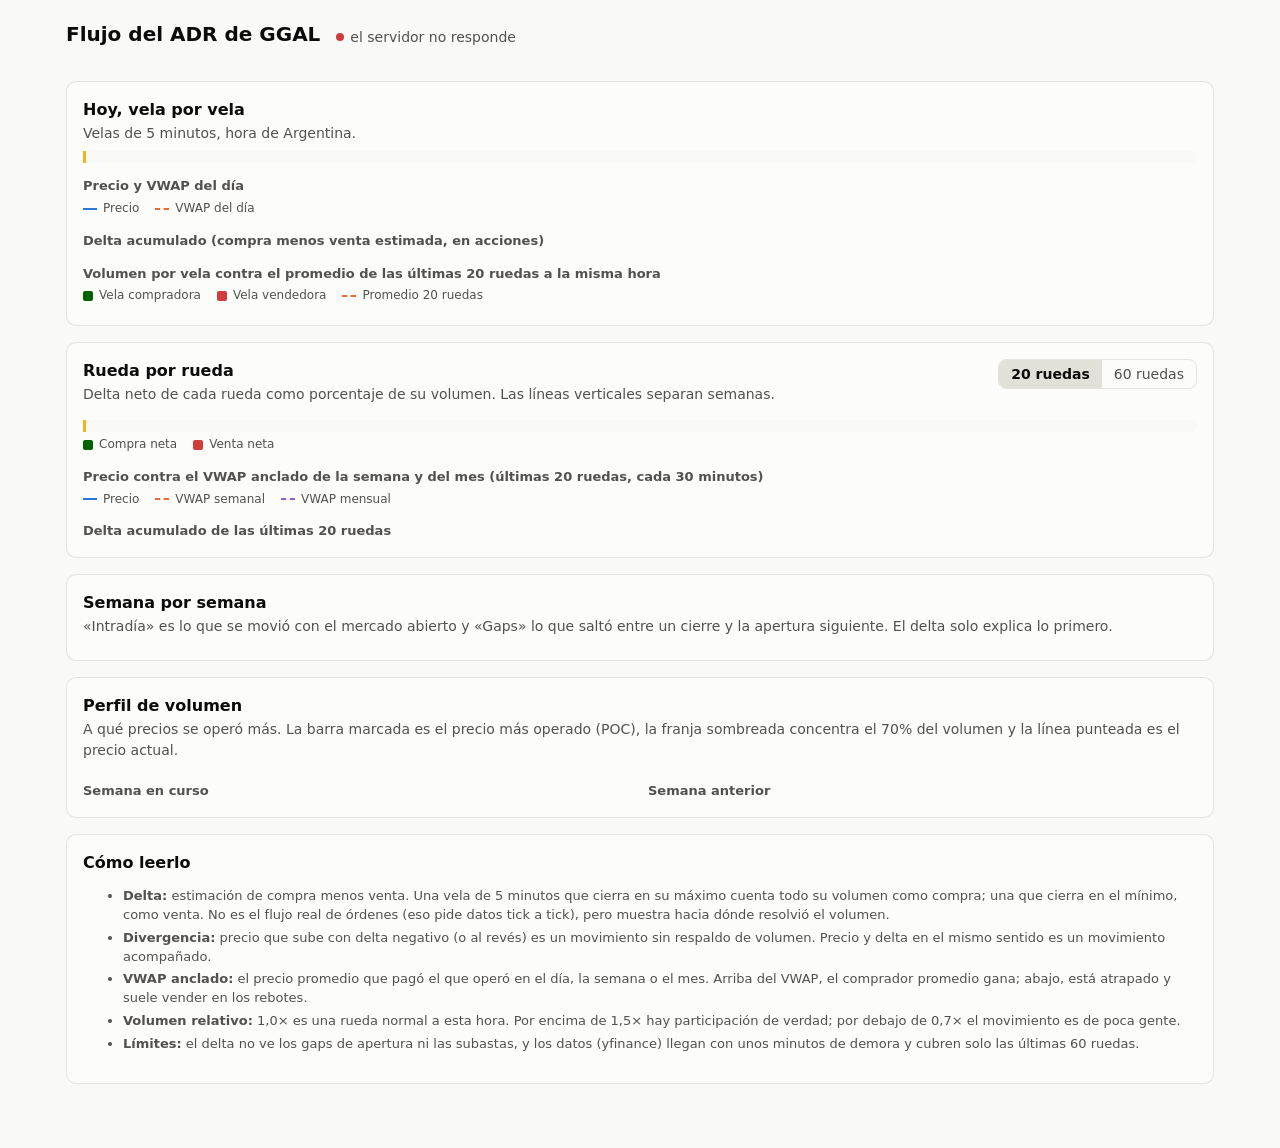
==== flujo/index.html @ 944d4209 "flujo: tablero de flujo del ADR de GGAL (delta de volumen, VWAP anclado, volumen relativo y perfil s" ====
<!doctype html>
<html lang="es-AR">
<head>
<meta charset="utf-8">
<meta name="viewport" content="width=device-width,initial-scale=1">
<title>Flujo GGAL</title>
<link rel="icon" href="data:,">
<style>
:root {
  color-scheme: light;
  --plano: #f9f9f7; --superficie: #fcfcfb; --tinta: #0b0b0b; --tinta-2: #52514e; --tenue: #898781;
  --grilla: #e1e0d9; --eje: #c3c2b7; --borde: rgba(11,11,11,0.10);
  --serie-1: #2a78d6; --serie-2: #eb6834; --serie-3: #8a5fc7; --sube: #006300; --baja: #d03b3b; --aviso: #fab219;
}
@media (prefers-color-scheme: dark) {
  :root {
    color-scheme: dark;
    --plano: #0d0d0d; --superficie: #1a1a19; --tinta: #ffffff; --tinta-2: #c3c2b7; --tenue: #898781;
    --grilla: #2c2c2a; --eje: #383835; --borde: rgba(255,255,255,0.10);
    --serie-1: #3987e5; --serie-2: #d95926; --serie-3: #a583dd; --sube: #0ca30c; --baja: #e66767; --aviso: #fab219;
  }
}
* { box-sizing: border-box; }
body { margin: 0; background: var(--plano); color: var(--tinta); font: 14px/1.45 system-ui, -apple-system, "Segoe UI", sans-serif; }
main { max-width: 1180px; margin: 0 auto; padding: 20px 16px 48px; }
header { display: flex; flex-wrap: wrap; align-items: baseline; gap: 8px 16px; margin-bottom: 16px; }
h1 { font-size: 20px; margin: 0; }
h2 { font-size: 16px; margin: 0 0 2px; }
h3 { font-size: 13px; margin: 14px 0 0; color: var(--tinta-2); font-weight: 600; }
.sub { color: var(--tinta-2); margin: 0 0 8px; }
#estado { color: var(--tinta-2); display: flex; align-items: center; gap: 6px; }
#estado i { width: 8px; height: 8px; border-radius: 50%; background: var(--tenue); display: inline-block; }
#estado.vivo i { background: var(--sube); }
#estado.mal i { background: var(--baja); }
#reloj { margin-left: auto; color: var(--tenue); font-variant-numeric: tabular-nums; }
.fichas { display: grid; grid-template-columns: repeat(auto-fit, minmax(170px, 1fr)); gap: 12px; margin-bottom: 16px; }
.ficha, section { background: var(--superficie); border: 1px solid var(--borde); border-radius: 10px; }
.ficha { padding: 12px 14px; }
.ficha .rot { color: var(--tinta-2); font-size: 12px; }
.ficha .val { font-size: 24px; font-weight: 600; line-height: 1.2; font-variant-numeric: tabular-nums; }
.ficha .det { color: var(--tinta-2); font-size: 12px; }
section { padding: 16px; margin-bottom: 16px; }
.cab { display: flex; flex-wrap: wrap; align-items: flex-start; gap: 8px 16px; }
.cab > div:first-child { flex: 1 1 320px; }
.selector { display: inline-flex; border: 1px solid var(--borde); border-radius: 8px; overflow: hidden; }
.selector button { font: inherit; color: var(--tinta-2); background: none; border: 0; padding: 4px 12px; cursor: pointer; }
.selector button[aria-pressed="true"] { background: var(--grilla); color: var(--tinta); font-weight: 600; }
.lectura { border-left: 3px solid var(--aviso); padding: 6px 10px; margin: 8px 0 4px; background: var(--plano); border-radius: 0 6px 6px 0; }
.leyenda { display: flex; flex-wrap: wrap; gap: 4px 16px; color: var(--tinta-2); font-size: 12px; margin: 4px 0; }
.leyenda span { display: inline-flex; align-items: center; gap: 6px; }
.leyenda b { width: 14px; height: 0; border-top: 2px solid var(--serie-1); display: inline-block; }
.leyenda b.c2 { border-top: 2px dashed var(--serie-2); }
.leyenda b.c3 { border-top: 2px dashed var(--serie-3); }
.leyenda b.cu { width: 10px; height: 10px; border: 0; background: var(--sube); border-radius: 2px; }
.leyenda b.cd { width: 10px; height: 10px; border: 0; background: var(--baja); border-radius: 2px; }
.lienzo { position: relative; }
.lienzo svg { display: block; width: 100%; }
.globo { position: absolute; pointer-events: none; background: var(--superficie); border: 1px solid var(--borde);
  border-radius: 8px; padding: 8px 10px; font-size: 12px; box-shadow: 0 4px 14px rgba(0,0,0,.18); display: none; white-space: nowrap; z-index: 2; }
.globo strong { display: block; font-size: 13px; }
.globo span { color: var(--tinta-2); }
.tabla { overflow-x: auto; margin-top: 8px; }
table { border-collapse: collapse; width: 100%; font-variant-numeric: tabular-nums; }
th, td { padding: 6px 10px; text-align: right; white-space: nowrap; border-bottom: 1px solid var(--grilla); }
th { color: var(--tinta-2); font-weight: 600; font-size: 12px; }
th:first-child, td:first-child { text-align: left; }
tr.curso td { font-weight: 600; }
.sube { color: var(--sube); } .baja { color: var(--baja); }
.dos { display: grid; grid-template-columns: repeat(auto-fit, minmax(320px, 1fr)); gap: 16px; }
.notas { color: var(--tinta-2); font-size: 13px; }
.notas li { margin-bottom: 4px; }
svg text { fill: var(--tenue); font-size: 11px; font-family: inherit; }
</style>
</head>
<body>
<main>
  <header>
    <h1>Flujo del ADR de GGAL</h1>
    <div id="estado"><i></i><span>cargando…</span></div>
    <div id="reloj"></div>
  </header>

  <div class="fichas" id="fichas"></div>

  <section>
    <h2>Hoy, vela por vela</h2>
    <p class="sub" id="sub-hoy">Velas de 5 minutos, hora de Argentina.</p>
    <div class="lectura" id="lec-hoy"></div>
    <h3>Precio y VWAP del día</h3>
    <div class="leyenda"><span><b></b>Precio</span><span><b class="c2"></b>VWAP del día</span></div>
    <div class="lienzo" id="g-precio"></div>
    <h3>Delta acumulado (compra menos venta estimada, en acciones)</h3>
    <div class="lienzo" id="g-delta"></div>
    <h3>Volumen por vela contra el promedio de las últimas 20 ruedas a la misma hora</h3>
    <div class="leyenda"><span><b class="cu"></b>Vela compradora</span><span><b class="cd"></b>Vela vendedora</span><span><b class="c2"></b>Promedio 20 ruedas</span></div>
    <div class="lienzo" id="g-vol"></div>
  </section>

  <section>
    <div class="cab">
      <div>
        <h2>Rueda por rueda</h2>
        <p class="sub">Delta neto de cada rueda como porcentaje de su volumen. Las líneas verticales separan semanas.</p>
      </div>
      <div class="selector" id="sel-dias">
        <button data-n="20" aria-pressed="true">20 ruedas</button>
        <button data-n="60" aria-pressed="false">60 ruedas</button>
      </div>
    </div>
    <div class="lectura" id="lec-sem"></div>
    <div class="leyenda"><span><b class="cu"></b>Compra neta</span><span><b class="cd"></b>Venta neta</span></div>
    <div class="lienzo" id="g-dias"></div>
    <h3>Precio contra el VWAP anclado de la semana y del mes (últimas 20 ruedas, cada 30 minutos)</h3>
    <div class="leyenda"><span><b></b>Precio</span><span><b class="c2"></b>VWAP semanal</span><span><b class="c3"></b>VWAP mensual</span></div>
    <div class="lienzo" id="g-serie"></div>
    <h3>Delta acumulado de las últimas 20 ruedas</h3>
    <div class="lienzo" id="g-serie-delta"></div>
  </section>

  <section>
    <h2>Semana por semana</h2>
    <p class="sub">«Intradía» es lo que se movió con el mercado abierto y «Gaps» lo que saltó entre un cierre y la apertura siguiente. El delta solo explica lo primero.</p>
    <div class="tabla"><table id="t-sem"></table></div>
  </section>

  <section>
    <h2>Perfil de volumen</h2>
    <p class="sub">A qué precios se operó más. La barra marcada es el precio más operado (POC), la franja sombreada concentra el 70% del volumen y la línea punteada es el precio actual.</p>
    <div class="dos">
      <div><h3 id="tit-p1">Semana en curso</h3><div class="lienzo" id="g-p1"></div></div>
      <div><h3 id="tit-p2">Semana anterior</h3><div class="lienzo" id="g-p2"></div></div>
    </div>
  </section>

  <section>
    <h2>Cómo leerlo</h2>
    <ul class="notas">
      <li><strong>Delta:</strong> estimación de compra menos venta. Una vela de 5 minutos que cierra en su máximo cuenta todo su volumen como compra; una que cierra en el mínimo, como venta. No es el flujo real de órdenes (eso pide datos tick a tick), pero muestra hacia dónde resolvió el volumen.</li>
      <li><strong>Divergencia:</strong> precio que sube con delta negativo (o al revés) es un movimiento sin respaldo de volumen. Precio y delta en el mismo sentido es un movimiento acompañado.</li>
      <li><strong>VWAP anclado:</strong> el precio promedio que pagó el que operó en el día, la semana o el mes. Arriba del VWAP, el comprador promedio gana; abajo, está atrapado y suele vender en los rebotes.</li>
      <li><strong>Volumen relativo:</strong> 1,0× es una rueda normal a esta hora. Por encima de 1,5× hay participación de verdad; por debajo de 0,7× el movimiento es de poca gente.</li>
      <li><strong>Límites:</strong> el delta no ve los gaps de apertura ni las subastas, y los datos (yfinance) llegan con unos minutos de demora y cubren solo las últimas 60 ruedas.</li>
    </ul>
  </section>
</main>

<script>
const $ = id => document.getElementById(id);
const nf = (x, d = 2) => x == null ? '—' : x.toLocaleString('es-AR', { minimumFractionDigits: d, maximumFractionDigits: d });
const sg = (x, d = 2) => x == null ? '—' : (x > 0 ? '+' : '') + nf(x, d);
const miles = x => x == null ? '—' : Math.abs(x) >= 1e6 ? nf(x / 1e6, 2) + ' M' : Math.abs(x) >= 1e3 ? nf(x / 1e3, 0) + ' mil' : nf(x, 0);
const cls = x => x == null || x === 0 ? '' : x > 0 ? 'sube' : 'baja';
const NS = 'http://www.w3.org/2000/svg';
let D = null, nDias = 20;

function el(tag, attrs, padre) {
  const e = document.createElementNS(NS, tag);
  for (const k in attrs) e.setAttribute(k, attrs[k]);
  if (padre) padre.appendChild(e);
  return e;
}

// Lienzo con ejes: devuelve el svg y las escalas. `cero` fuerza a incluir el 0 en el eje vertical;
// `relleno` deja aire a los costados para que las barras de las puntas no se corten.
function lienzo(cont, alto, n, valores, { cero = false, formato = v => nf(v), etiquetas = [], margenIzq = 52, relleno = 0 } = {}) {
  cont.innerHTML = '';
  const W = Math.max(320, cont.clientWidth), H = alto, m = { i: margenIzq, d: 22, a: 8, b: 20 };
  const svg = el('svg', { viewBox: `0 0 ${W} ${H}`, height: H }, cont);
  let lo = Math.min(...valores), hi = Math.max(...valores);
  if (cero) { lo = Math.min(lo, 0); hi = Math.max(hi, 0); }
  if (hi === lo) { hi += 1; lo -= 1; }
  const aire = (hi - lo) * 0.06; lo -= cero && lo === 0 ? 0 : aire; hi += cero && hi === 0 ? 0 : aire;
  const x = i => m.i + relleno + (n <= 1 ? 0.5 : i / (n - 1)) * (W - m.i - m.d - 2 * relleno);
  const y = v => m.a + (hi - v) / (hi - lo) * (H - m.a - m.b);
  for (let k = 0; k <= 4; k++) {
    const v = lo + (hi - lo) * k / 4;
    el('line', { x1: m.i, x2: W - m.d, y1: y(v), y2: y(v), stroke: 'var(--grilla)' }, svg);
    el('text', { x: m.i - 6, y: y(v) + 4, 'text-anchor': 'end' }, svg).textContent = formato(v);
  }
  if (cero && lo < 0 && hi > 0) el('line', { x1: m.i, x2: W - m.d, y1: y(0), y2: y(0), stroke: 'var(--eje)' }, svg);
  for (const [i, t] of etiquetas) el('text', { x: x(i), y: H - 5, 'text-anchor': 'middle' }, svg).textContent = t;
  return { svg, x, y, W, H, m, relleno, ancho: (W - m.i - m.d - 2 * relleno) / Math.max(1, n - 1) };
}

function linea(L, datos, color, punteada) {
  const pts = datos.map((v, i) => v == null ? null : `${L.x(i).toFixed(1)},${L.y(v).toFixed(1)}`).filter(Boolean);
  el('polyline', { points: pts.join(' '), fill: 'none', stroke: color, 'stroke-width': 2, 'stroke-linejoin': 'round',
    ...(punteada ? { 'stroke-dasharray': '5 4' } : {}) }, L.svg);
}

// Globo que sigue al mouse y muestra el dato mas cercano en x.
function globo(cont, L, n, texto) {
  const g = Object.assign(document.createElement('div'), { className: 'globo' });
  cont.appendChild(g);
  const guia = el('line', { y1: L.m.a, y2: L.H - L.m.b, stroke: 'var(--eje)', visibility: 'hidden' }, L.svg);
  L.svg.addEventListener('mousemove', e => {
    const r = L.svg.getBoundingClientRect(), px = (e.clientX - r.left) * L.W / r.width;
    const i = Math.max(0, Math.min(n - 1, Math.round((px - L.m.i - L.relleno) / (L.W - L.m.i - L.m.d - 2 * L.relleno) * (n - 1))));
    guia.setAttribute('x1', L.x(i)); guia.setAttribute('x2', L.x(i)); guia.setAttribute('visibility', 'visible');
    g.innerHTML = texto(i); g.style.display = 'block';
    const gx = e.clientX - r.left;
    g.style.left = (gx > r.width / 2 ? gx - g.offsetWidth - 12 : gx + 12) + 'px'; g.style.top = '8px';
  });
  L.svg.addEventListener('mouseleave', () => { g.style.display = 'none'; guia.setAttribute('visibility', 'hidden'); });
}

function ficha(rot, val, det, clase = '') {
  return `<div class="ficha"><div class="rot">${rot}</div><div class="val ${clase}">${val}</div><div class="det">${det}</div></div>`;
}

function pintarFichas() {
  const h = D.hoy, s = D.semana, m = D.mes;
  $('fichas').innerHTML =
    ficha('Precio', nf(h.precio), `<span class="${cls(h.var)}">${sg(h.var)}%</span> hoy · gap ${sg(h.gap)}% · intradía ${sg(h.intra)}%`) +
    ficha('Delta de hoy', sg(h.deltaPct, 1) + '%', `${sg(h.delta, 0)} acciones sobre ${miles(h.vol)}`, cls(h.deltaPct)) +
    ficha('Volumen relativo', h.rvol == null ? '—' : nf(h.rvol) + '×', h.completa ? 'rueda completa contra 20 ruedas' : 'contra 20 ruedas a esta misma hora') +
    ficha('VWAP del día', nf(h.vwap), `precio <span class="${cls(h.vsVwap)}">${sg(h.vsVwap)}%</span>`) +
    ficha('VWAP de la semana', nf(s.vwap), `precio <span class="${cls(s.vsVwap)}">${sg(s.vsVwap)}%</span> · delta ${sg(s.deltaPct, 1)}%`) +
    ficha('VWAP del mes', nf(m.vwap), `precio <span class="${cls(m.vsVwap)}">${sg(m.vsVwap)}%</span>`);
}

function pintarHoy() {
  const b = D.hoy.barras, n = b.length;
  $('sub-hoy').textContent = `${D.hoy.dia} · velas de 5 minutos, hora de Argentina · ${n} velas`;
  $('lec-hoy').textContent = D.hoy.lectura;
  const paso = Math.max(1, Math.ceil(n / 10));
  const et = b.map((v, i) => [i, v.t]).filter(([i]) => i % paso === 0);
  const texto = i => `<strong>${b[i].t}</strong><span>Precio</span> ${nf(b[i].c)} · <span>VWAP</span> ${nf(b[i].vwap)}<br>` +
    `<span>Delta acum.</span> ${sg(b[i].dAcum, 0)}<br><span>Volumen</span> ${nf(b[i].v, 0)} · <span>prom.</span> ${nf(b[i].vProm, 0)}`;

  let L = lienzo($('g-precio'), 220, n, b.flatMap(v => [v.c, v.vwap]), { etiquetas: et });
  linea(L, b.map(v => v.vwap), 'var(--serie-2)', true); linea(L, b.map(v => v.c), 'var(--serie-1)');
  globo($('g-precio'), L, n, texto);

  L = lienzo($('g-delta'), 170, n, b.map(v => v.dAcum), { cero: true, formato: miles, etiquetas: et });
  const fin = b[n - 1].dAcum;
  linea(L, b.map(v => v.dAcum), fin >= 0 ? 'var(--sube)' : 'var(--baja)');
  globo($('g-delta'), L, n, texto);

  L = lienzo($('g-vol'), 170, n, b.flatMap(v => [v.v, v.vProm]), { cero: true, formato: miles, etiquetas: et, relleno: 10 });
  const w = Math.max(2, Math.min(14, L.ancho * 0.7 || 14));
  b.forEach((v, i) => el('rect', { x: L.x(i) - w / 2, y: L.y(v.v), width: w, height: Math.max(0, L.y(0) - L.y(v.v)),
    fill: v.d >= 0 ? 'var(--sube)' : 'var(--baja)', opacity: 0.85 }, L.svg));
  linea(L, b.map(v => v.vProm), 'var(--serie-2)', true);
  globo($('g-vol'), L, n, texto);
}

function pintarDias() {
  const d = D.dias.slice(-nDias), n = d.length;
  $('lec-sem').textContent = D.semana.lectura;
  const paso = Math.max(1, Math.ceil(n / 12));
  const et = d.map((v, i) => [i, n > 25 ? v.fecha.slice(8) + '/' + v.fecha.slice(5, 7) : v.dia]).filter(([i]) => i % paso === 0);
  const L = lienzo($('g-dias'), 230, n, d.map(v => v.deltaPct), { cero: true, formato: v => nf(v, 0) + '%', etiquetas: et, relleno: 18 });
  const w = Math.max(3, Math.min(28, L.ancho * 0.7));
  d.forEach((v, i) => {
    if (i && v.semana !== d[i - 1].semana) { const xs = (L.x(i) + L.x(i - 1)) / 2;
      el('line', { x1: xs, x2: xs, y1: L.m.a, y2: L.H - L.m.b, stroke: 'var(--eje)', 'stroke-dasharray': '2 3' }, L.svg); }
    const y0 = L.y(0), y1 = L.y(v.deltaPct);
    el('rect', { x: L.x(i) - w / 2, y: Math.min(y0, y1), width: w, height: Math.abs(y1 - y0), rx: 2,
      fill: v.deltaPct >= 0 ? 'var(--sube)' : 'var(--baja)', opacity: i === n - 1 && !D.hoy.completa ? 0.55 : 0.9 }, L.svg);
  });
  globo($('g-dias'), L, n, i => `<strong>${d[i].dia} · ${d[i].fecha.slice(8)}/${d[i].fecha.slice(5, 7)}</strong>` +
    `<span>Cierre</span> ${nf(d[i].c)} (${sg(d[i].var)}%)<br><span>Gap</span> ${sg(d[i].gap)}% · <span>intradía</span> ${sg(d[i].intra)}%<br>` +
    `<span>Delta</span> ${sg(d[i].deltaPct, 1)}% (${sg(d[i].delta, 0)})<br><span>Volumen</span> ${miles(d[i].vol)} · ${d[i].rvol == null ? '—' : nf(d[i].rvol) + '×'}<br>` +
    `<span>Cierre vs VWAP del día</span> ${sg(d[i].vsVwap)}%`);

  const s = D.serie, m = s.length;
  const cambios = s.map((v, i) => [i, v.t.slice(0, 6)]).filter(([i]) => i === 0 || s[i].f !== s[i - 1].f);
  const et2 = cambios.filter((_, k) => k % Math.ceil(cambios.length / 10) === 0);
  const texto = i => `<strong>${s[i].t}</strong><span>Precio</span> ${nf(s[i].c)}<br><span>VWAP semanal</span> ${nf(s[i].vwapSem)}<br>` +
    `<span>VWAP mensual</span> ${nf(s[i].vwapMes)}<br><span>Delta acum.</span> ${sg(s[i].dAcum, 0)}`;
  let G = lienzo($('g-serie'), 240, m, s.flatMap(v => [v.c, v.vwapSem, v.vwapMes]), { etiquetas: et2 });
  linea(G, s.map(v => v.vwapMes), 'var(--serie-3)', true); linea(G, s.map(v => v.vwapSem), 'var(--serie-2)', true);
  linea(G, s.map(v => v.c), 'var(--serie-1)');
  globo($('g-serie'), G, m, texto);
  G = lienzo($('g-serie-delta'), 170, m, s.map(v => v.dAcum), { cero: true, formato: miles, etiquetas: et2 });
  linea(G, s.map(v => v.dAcum), s[m - 1].dAcum >= 0 ? 'var(--sube)' : 'var(--baja)');
  globo($('g-serie-delta'), G, m, texto);
}

function pintarSemanas() {
  const filas = D.semanas.slice().reverse().map(s => `<tr class="${s.enCurso ? 'curso' : ''}">
    <td>${s.desde} al ${s.hasta}${s.enCurso ? ' (en curso)' : ''}</td><td>${nf(s.c)}</td>
    <td class="${cls(s.var)}">${sg(s.var)}%</td><td class="${cls(s.intra)}">${sg(s.intra)}%</td><td class="${cls(s.gap)}">${sg(s.gap)}%</td>
    <td class="${cls(s.deltaPct)}">${sg(s.deltaPct, 1)}%</td><td>${miles(s.vol)}</td><td>${nf(s.vwap)}</td>
    <td class="${cls(s.vsVwap)}">${sg(s.vsVwap)}%</td><td>${s.diasArriba} de ${s.ruedas}</td></tr>`).join('');
  $('t-sem').innerHTML = `<thead><tr><th>Semana</th><th>Cierre</th><th>Variación</th><th>Intradía</th><th>Gaps</th><th>Delta neto</th>
    <th>Volumen</th><th>VWAP semanal</th><th>Cierre vs VWAP</th><th>Ruedas arriba del VWAP</th></tr></thead><tbody>${filas}</tbody>`;
}

function pintarPerfil(cont, p, precio) {
  cont.innerHTML = '';
  if (!p) { cont.textContent = 'Sin datos.'; return; }
  const e = p.escalones, n = e.length, fila = 15, W = Math.max(300, cont.clientWidth), H = n * fila + 8, izq = 48;
  const svg = el('svg', { viewBox: `0 0 ${W} ${H}`, height: H }, cont);
  const max = Math.max(...e.map(v => v.v)), paso = e[1] ? e[1].p - e[0].p : 0.1;
  const y = pr => 4 + (e[n - 1].p + paso - pr) / paso * fila;
  el('rect', { x: izq, y: y(p.vah), width: W - izq - 8, height: y(p.val) - y(p.vah), fill: 'var(--grilla)', opacity: 0.6 }, svg);
  e.forEach(v => {
    const ancho = v.v / max * (W - izq - 70), yy = y(v.p + paso);
    el('rect', { x: izq, y: yy + 1.5, width: Math.max(1, ancho), height: fila - 3, rx: 2,
      fill: v.d >= 0 ? 'var(--sube)' : 'var(--baja)', opacity: v.p === p.poc ? 1 : 0.55 }, svg);
    el('text', { x: izq - 6, y: yy + fila - 4, 'text-anchor': 'end' }, svg).textContent = nf(v.p);
    if (v.p === p.poc) el('text', { x: izq + ancho + 6, y: yy + fila - 4 }, svg).textContent = 'POC · ' + miles(v.v);
  });
  if (precio >= e[0].p && precio <= e[n - 1].p + paso)
    el('line', { x1: izq, x2: W - 8, y1: y(precio), y2: y(precio), stroke: 'var(--tinta)', 'stroke-dasharray': '4 3' }, svg);
}

function pintar() {
  if (!D || !D.hoy) return;
  pintarFichas(); pintarHoy(); pintarDias(); pintarSemanas();
  const s = D.semanas, a = s[s.length - 1], b = s[s.length - 2];
  $('tit-p1').textContent = `Semana en curso (${a.desde} al ${a.hasta}) · área de valor ${nf(D.perfil.actual.val)} a ${nf(D.perfil.actual.vah)}`;
  pintarPerfil($('g-p1'), D.perfil.actual, D.hoy.precio);
  if (b && D.perfil.previa) $('tit-p2').textContent = `Semana anterior (${b.desde} al ${b.hasta}) · área de valor ${nf(D.perfil.previa.val)} a ${nf(D.perfil.previa.vah)}`;
  pintarPerfil($('g-p2'), D.perfil.previa, D.hoy.precio);
}

async function cargar() {
  const est = $('estado');
  try {
    const d = await (await fetch('/datos', { cache: 'no-store' })).json();
    if (d.hoy) D = d;
    if (d.error) { est.className = 'mal'; est.lastElementChild.textContent = 'sin datos nuevos: ' + d.error; }
    else {
      est.className = d.enRueda ? 'vivo' : '';
      est.lastElementChild.textContent = (d.enRueda ? 'mercado abierto' : 'mercado cerrado') + ' · última vela ' + d.ultimaVela;
    }
    $('reloj').textContent = 'actualizado ' + new Date().toLocaleTimeString('es-AR');
    pintar();
  } catch (e) {
    est.className = 'mal'; est.lastElementChild.textContent = 'el servidor no responde';
  }
}

$('sel-dias').addEventListener('click', e => {
  const b = e.target.closest('button'); if (!b) return;
  nDias = +b.dataset.n;
  for (const x of $('sel-dias').children) x.setAttribute('aria-pressed', x === b);
  pintarDias();
});
let espera; addEventListener('resize', () => { clearTimeout(espera); espera = setTimeout(pintar, 150); });
cargar(); setInterval(cargar, 60000);
</script>
</body>
</html>
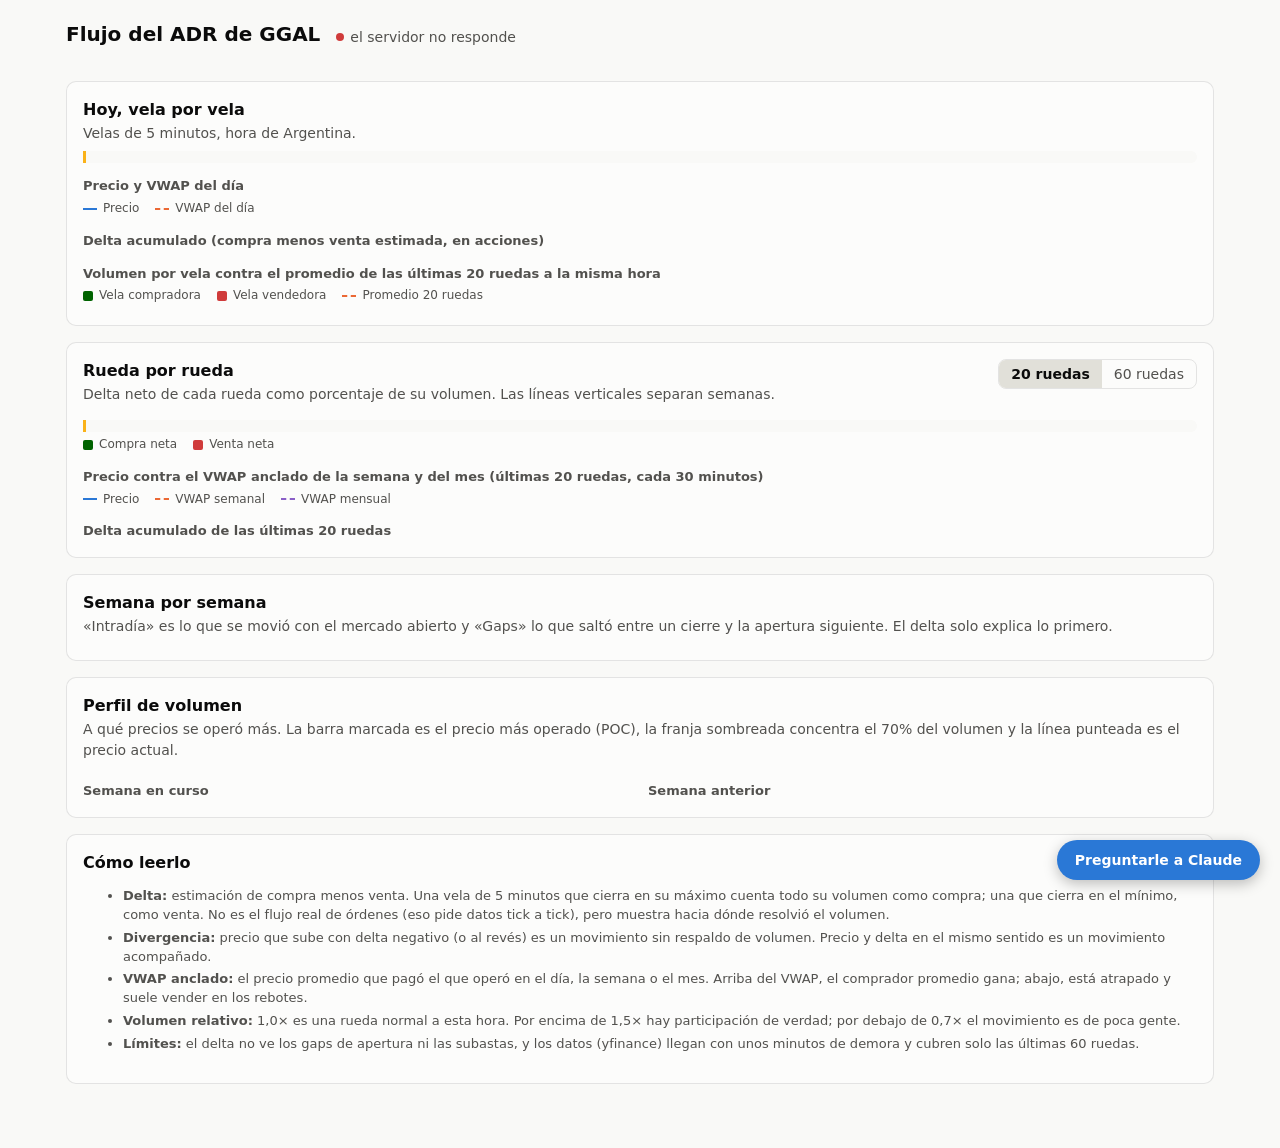
==== commit 11657f7e: "flujo: chat con Claude dentro del tablero (claude -p sin herramientas, con los numeros que muestra l" ====
--- a/flujo/index.html
+++ b/flujo/index.html
@@ -70,6 +70,29 @@
 .notas { color: var(--tinta-2); font-size: 13px; }
 .notas li { margin-bottom: 4px; }
 svg text { fill: var(--tenue); font-size: 11px; font-family: inherit; }
+/* ---------- chat con Claude ---------- */
+#abrir-chat { position: fixed; right: 20px; bottom: 20px; z-index: 5; font: inherit; font-weight: 600; cursor: pointer;
+  background: var(--serie-1); color: #fff; border: 0; border-radius: 22px; padding: 10px 18px; box-shadow: 0 4px 14px rgba(0,0,0,.25); }
+#chat { position: fixed; right: 20px; bottom: 20px; z-index: 6; width: min(420px, calc(100vw - 32px)); height: min(600px, calc(100vh - 40px));
+  display: none; flex-direction: column; background: var(--superficie); border: 1px solid var(--borde); border-radius: 12px;
+  box-shadow: 0 8px 30px rgba(0,0,0,.3); overflow: hidden; }
+#chat.abierto { display: flex; }
+#chat .barra { display: flex; align-items: center; gap: 8px; padding: 10px 14px; border-bottom: 1px solid var(--grilla); }
+#chat .barra strong { flex: 1; }
+#chat .barra button { font: inherit; background: none; border: 0; color: var(--tinta-2); cursor: pointer; padding: 2px 6px; }
+#mensajes { flex: 1; overflow-y: auto; padding: 12px 14px; display: flex; flex-direction: column; gap: 10px; }
+.msj { max-width: 92%; padding: 8px 11px; border-radius: 10px; white-space: pre-wrap; overflow-wrap: anywhere; }
+.msj.yo { align-self: flex-end; background: var(--serie-1); color: #fff; }
+.msj.claude { align-self: flex-start; background: var(--plano); border: 1px solid var(--borde); }
+.msj.claude.pensando { color: var(--tenue); font-style: italic; }
+#sugeridas { display: flex; flex-wrap: wrap; gap: 6px; }
+#sugeridas button { font: inherit; font-size: 12px; text-align: left; background: none; color: var(--tinta-2); cursor: pointer;
+  border: 1px solid var(--borde); border-radius: 14px; padding: 4px 10px; }
+#chat form { display: flex; gap: 8px; padding: 10px; border-top: 1px solid var(--grilla); }
+#chat textarea { flex: 1; font: inherit; color: var(--tinta); background: var(--plano); border: 1px solid var(--borde);
+  border-radius: 8px; padding: 8px 10px; resize: none; height: 40px; }
+#chat form button { font: inherit; font-weight: 600; background: var(--serie-1); color: #fff; border: 0; border-radius: 8px; padding: 0 14px; cursor: pointer; }
+#chat form button:disabled { opacity: .5; cursor: default; }
 </style>
 </head>
 <body>
@@ -144,6 +167,16 @@
   </section>
 </main>
 
+<button id="abrir-chat">Preguntarle a Claude</button>
+<div id="chat" role="dialog" aria-label="Chat con Claude">
+  <div class="barra"><strong>Claude · sobre este tablero</strong><button id="nuevo-chat" title="Empezar de cero">Nuevo</button><button id="cerrar-chat" title="Cerrar">✕</button></div>
+  <div id="mensajes"></div>
+  <form id="form-chat">
+    <textarea id="pregunta" placeholder="Preguntá lo que no entiendas…" maxlength="2000"></textarea>
+    <button id="enviar">Enviar</button>
+  </form>
+</div>
+
 <script>
 const $ = id => document.getElementById(id);
 const nf = (x, d = 2) => x == null ? '—' : x.toLocaleString('es-AR', { minimumFractionDigits: d, maximumFractionDigits: d });
@@ -340,6 +373,65 @@
   for (const x of $('sel-dias').children) x.setAttribute('aria-pressed', x === b);
   pintarDias();
 });
+// ---------- chat con Claude: cada pregunta viaja con los numeros que el tablero muestra en ese momento
+const SUGERIDAS = ['¿Qué me está diciendo el flujo de hoy?', '¿Cómo viene la semana contra las anteriores?',
+  '¿Qué es el delta y cómo lo leo?', '¿Para qué me sirve el VWAP de la semana?', '¿Qué significa el perfil de volumen de esta semana?'];
+let sesion, turnos, ocupado = false;
+
+function burbuja(clase, texto) {
+  const m = Object.assign(document.createElement('div'), { className: 'msj ' + clase, textContent: texto });
+  $('mensajes').appendChild(m); $('mensajes').scrollTop = $('mensajes').scrollHeight;
+  return m;
+}
+// Texto plano con **negrita**: se escapa todo y solo se convierte eso.
+const conNegrita = s => s.replace(/[&<>]/g, c => ({ '&': '&amp;', '<': '&lt;', '>': '&gt;' }[c])).replace(/\*\*(.+?)\*\*/g, '<b>$1</b>');
+
+function chatNuevo() {
+  sesion = crypto.randomUUID(); turnos = 0;
+  $('mensajes').innerHTML = '';
+  burbuja('claude', 'Preguntame lo que no entiendas del tablero. Veo los mismos números que vos en este momento.');
+  const s = Object.assign(document.createElement('div'), { id: 'sugeridas' });
+  for (const q of SUGERIDAS) s.appendChild(Object.assign(document.createElement('button'), { type: 'button', textContent: q }));
+  s.addEventListener('click', e => { if (e.target.tagName === 'BUTTON') preguntar(e.target.textContent); });
+  $('mensajes').appendChild(s);
+}
+
+async function preguntar(texto) {
+  texto = texto.trim();
+  if (!texto || ocupado) return;
+  ocupado = true; $('enviar').disabled = true; $('pregunta').value = '';
+  $('sugeridas')?.remove();
+  burbuja('yo', texto);
+  const m = burbuja('claude pensando', 'Pensando…');
+  let todo = '';
+  try {
+    const r = await fetch('/chat', { method: 'POST', headers: { 'Content-Type': 'application/json' },
+      body: JSON.stringify({ pregunta: texto, sesion, primera: turnos === 0 }) });
+    if (!r.ok) throw new Error('HTTP ' + r.status);
+    const lector = r.body.getReader(), deco = new TextDecoder();
+    for (;;) {
+      const { done, value } = await lector.read();
+      if (done) break;
+      todo += deco.decode(value, { stream: true });
+      const abajo = $('mensajes').scrollHeight - $('mensajes').scrollTop - $('mensajes').clientHeight < 60;
+      m.classList.remove('pensando'); m.innerHTML = conNegrita(todo);
+      if (abajo) $('mensajes').scrollTop = $('mensajes').scrollHeight;
+    }
+    if (!todo) throw new Error('respuesta vacía');
+    turnos++;
+  } catch (e) {
+    m.classList.remove('pensando'); m.textContent = (todo ? todo + '\n' : '') + 'No pude obtener la respuesta (' + e.message + ').';
+  }
+  ocupado = false; $('enviar').disabled = false; $('pregunta').focus();
+}
+
+$('abrir-chat').addEventListener('click', () => { $('chat').classList.add('abierto'); $('abrir-chat').style.display = 'none'; $('pregunta').focus(); });
+$('cerrar-chat').addEventListener('click', () => { $('chat').classList.remove('abierto'); $('abrir-chat').style.display = ''; });
+$('nuevo-chat').addEventListener('click', () => { if (!ocupado) chatNuevo(); });
+$('form-chat').addEventListener('submit', e => { e.preventDefault(); preguntar($('pregunta').value); });
+$('pregunta').addEventListener('keydown', e => { if (e.key === 'Enter' && !e.shiftKey) { e.preventDefault(); preguntar($('pregunta').value); } });
+chatNuevo();
+
 let espera; addEventListener('resize', () => { clearTimeout(espera); espera = setTimeout(pintar, 150); });
 cargar(); setInterval(cargar, 60000);
 </script>
